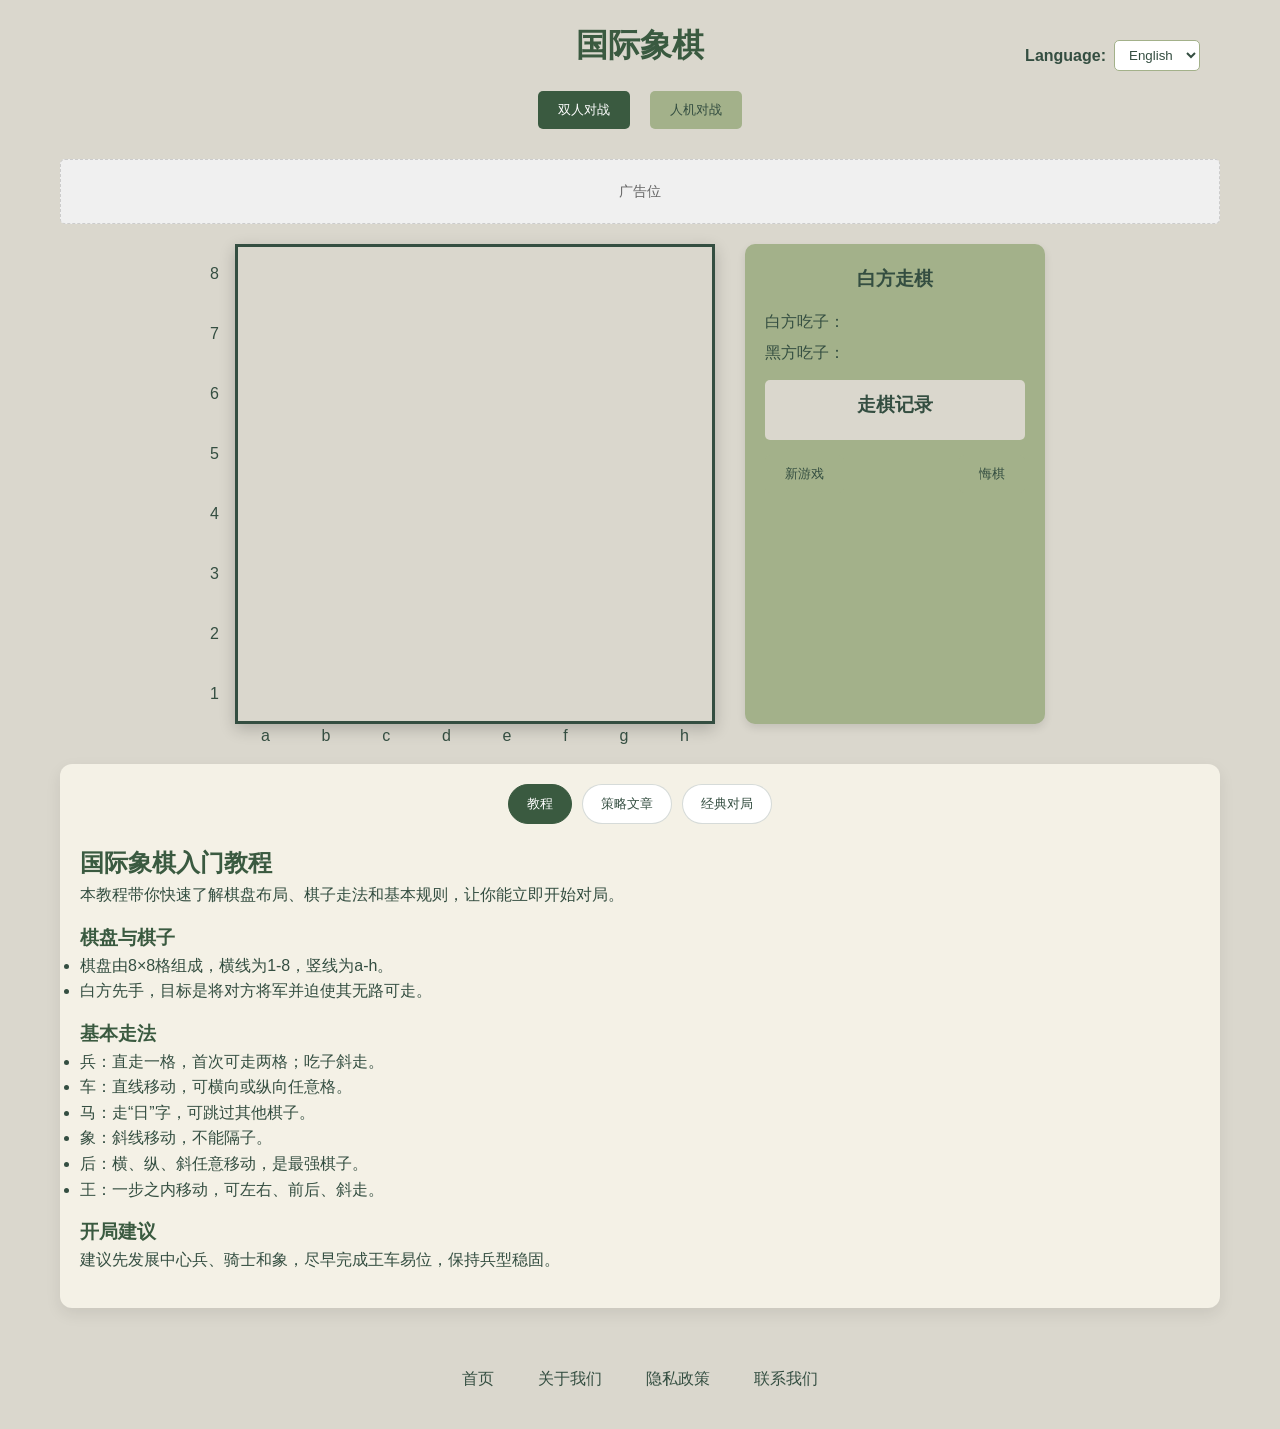
==== index.html @ ce61de74 "vs002" ====
<!DOCTYPE html>
<html lang="en">
<head>
    <meta charset="UTF-8">
    <meta name="viewport" content="width=device-width, initial-scale=1.0">
    <title>Chess - Local and AI Play</title>
    <link rel="stylesheet" href="css/style.css">
    <link rel="stylesheet" href="css/chessboard.css">
</head>
<body class="game-page">
    <div class="container">
        <header>
            <h1 data-i18n="headerTitle">国际象棋</h1>
            <div class="mode-selection">
                <button id="two-player-mode" class="active" data-i18n="twoPlayerMode">双人对战</button>
                <button id="ai-mode" data-i18n="aiMode">人机对战</button>
            </div>
            <div class="language-selection">
                <label for="language-select" data-i18n="languageLabel">Language:</label>
                <select id="language-select">
                    <option value="zh">中文</option>
                    <option value="en" selected>English</option>
                </select>
            </div>
            <div class="difficulty-selection" id="difficulty-selection" style="display: none;">
                <label data-i18n="aiDifficulty">AI难度：</label>
                <select id="ai-difficulty">
                    <option value="easy" data-i18n="difficultyEasy">简单</option>
                    <option value="medium" selected data-i18n="difficultyMedium">中等</option>
                    <option value="hard" data-i18n="difficultyHard">困难</option>
                </select>
            </div>
        </header>

        <main>
            <div class="ad-banner">
                <!-- Ad placeholder -->
                <div class="ad-placeholder">广告位</div>
            </div>
            <div class="game-container">
                <div class="board-container">
                    <div id="chessboard"></div>
                    <div class="board-labels">
                        <div class="file-labels">
                            <span>a</span><span>b</span><span>c</span><span>d</span>
                            <span>e</span><span>f</span><span>g</span><span>h</span>
                        </div>
                        <div class="rank-labels">
                            <span>8</span><span>7</span><span>6</span><span>5</span>
                            <span>4</span><span>3</span><span>2</span><span>1</span>
                        </div>
                    </div>
                </div>

                <div class="game-info">
                    <div id="status" data-i18n="statusWhiteToMove">白方走棋</div>
                    <div class="captured-pieces">
                        <div class="white-captured" data-i18n="whiteCapturedLabel">白方吃子：</div>
                        <div class="black-captured" data-i18n="blackCapturedLabel">黑方吃子：</div>
                    </div>
                    <div class="move-history">
                        <h3 data-i18n="moveHistory">走棋记录</h3>
                        <div id="moves"></div>
                    </div>
                    <div class="controls">
                        <button id="new-game" data-i18n="newGame">新游戏</button>
                        <button id="undo-move" data-i18n="undoMove">悔棋</button>
                    </div>
                </div>
            </div>

            <section class="learning-panel">
                <div class="learning-tabs">
                    <button class="learning-tab active" data-panel="tutorial-panel" data-i18n="tutorialTab">教程</button>
                    <button class="learning-tab" data-panel="strategy-panel" data-i18n="strategyTab">策略文章</button>
                    <button class="learning-tab" data-panel="classic-panel" data-i18n="classicTab">经典对局</button>
                </div>

                <div class="learning-content">
                    <div id="tutorial-panel" class="panel active">
                        <h2 data-i18n="tutorialTitle">国际象棋入门教程</h2>
                        <p data-i18n="tutorialIntro">本教程带你快速了解棋盘布局、棋子走法和基本规则，让你能立即开始对局。</p>
                        <h3 data-i18n="tutorialBoardTitle">棋盘与棋子</h3>
                        <ul>
                            <li data-i18n="tutorialBoardLine1">棋盘由8×8格组成，横线为1-8，竖线为a-h。</li>
                            <li data-i18n="tutorialBoardLine2">白方先手，目标是将对方将军并迫使其无路可走。</li>
                        </ul>
                        <h3 data-i18n="tutorialMovesTitle">基本走法</h3>
                        <ul>
                            <li data-i18n="tutorialPawn">兵：直走一格，首次可走两格；吃子斜走。</li>
                            <li data-i18n="tutorialRook">车：直线移动，可横向或纵向任意格。</li>
                            <li data-i18n="tutorialKnight">马：走“日”字，可跳过其他棋子。</li>
                            <li data-i18n="tutorialBishop">象：斜线移动，不能隔子。</li>
                            <li data-i18n="tutorialQueen">后：横、纵、斜任意移动，是最强棋子。</li>
                            <li data-i18n="tutorialKing">王：一步之内移动，可左右、前后、斜走。</li>
                        </ul>
                        <h3 data-i18n="tutorialOpeningTitle">开局建议</h3>
                        <p data-i18n="tutorialOpeningText">建议先发展中心兵、骑士和象，尽早完成王车易位，保持兵型稳固。</p>
                    </div>

                    <div id="strategy-panel" class="panel">
                        <h2 data-i18n="strategyTitle">策略文章精选</h2>
                        <div id="strategy-list" class="strategy-list"></div>
                        <div class="strategy-pagination">
                            <button id="strategy-prev" type="button" data-i18n="previousPage">上一页</button>
                            <span id="strategy-page-info">第 1 / 1 页</span>
                            <button id="strategy-next" type="button" data-i18n="nextPage">下一页</button>
                        </div>
                    </div>

                    <div id="classic-panel" class="panel">
                        <h2 data-i18n="classicTitle">经典对局库</h2>
                        <p data-i18n="classicDescription">这里列出经典开局和实战片段，选择后可进入回放观看每一步变化。</p>
                        <div id="replay-current" class="replay-current">
                            <strong data-i18n="currentGameLabel">当前对局：</strong><span id="replay-selected-title">未选择对局</span>
                        </div>
                        <div class="replay-controls">
                            <button id="replay-prev" data-i18n="replayPrev">上一步</button>
                            <button id="replay-play" data-i18n="replayPlay">播放</button>
                            <button id="replay-pause" data-i18n="replayPause">暂停</button>
                            <button id="replay-next" data-i18n="replayNext">下一步</button>
                            <button id="replay-reset" data-i18n="replayReset">重置</button>
                        </div>
                        <div id="classic-list" class="replay-list"></div>
                        <div id="replay-status" class="replay-status" data-i18n="replayPrompt">请选择一局经典对局开始回放。</div>
                    </div>
                </div>
            </section>
        </main>

        <div id="promotion-modal" class="modal">
            <div class="modal-content">
                <h2 data-i18n="promotionSelect">请选择升变的棋子</h2>
                <div class="promotion-pieces">
                    <div class="piece queen" data-piece="queen"></div>
                    <div class="piece rook" data-piece="rook"></div>
                    <div class="piece bishop" data-piece="bishop"></div>
                    <div class="piece knight" data-piece="knight"></div>
                </div>
            </div>
        </div>

        <div id="game-over-modal" class="modal">
            <div class="modal-content">
                <h2 id="game-result"></h2>
                <button id="play-again" data-i18n="playAgain">再来一局</button>
            </div>
        </div>

        <footer>
            <nav>
                <a href="index.html" data-i18n="navHome">首页</a>
                <a href="about.html" data-i18n="navAbout">关于我们</a>
                <a href="privacy.html" data-i18n="navPrivacy">隐私政策</a>
                <a href="contact.html" data-i18n="navContact">联系我们</a>
            </nav>
        </footer>
    </div>

    <script src="js/chess.js"></script>
    <script src="js/chessboard.js"></script>
    <script src="js/engine.js"></script>
    <script src="js/app.js"></script>
</body>
</html>
---- css/style.css ----
* {
    margin: 0;
    padding: 0;
    box-sizing: border-box;
}

:root {
    --primary-color: #3a5a40;
    --secondary-color: #a3b18a;
    --light-color: #dad7cd;
    --dark-color: #344e41;
    --accent-color: #588157;
}

body {
    font-family: 'Arial', sans-serif;
    background-color: var(--light-color);
    color: var(--dark-color);
    line-height: 1.6;
}

.container {
    max-width: 1200px;
    margin: 0 auto;
    padding: 20px;
}

header {
    position: relative;
    text-align: center;
    margin-bottom: 30px;
}

.language-selection {
    position: absolute;
    top: 20px;
    right: 20px;
    display: flex;
    align-items: center;
    gap: 8px;
}

.language-selection label {
    font-weight: bold;
    color: var(--dark-color);
}

.language-selection select {
    padding: 6px 10px;
    border: 1px solid var(--secondary-color);
    border-radius: 5px;
    background-color: white;
    color: var(--dark-color);
}

h1 {
    color: var(--primary-color);
    margin-bottom: 20px;
}

nav {
    display: flex;
    justify-content: center;
    gap: 20px;
    margin-bottom: 20px;
}

nav a {
    color: var(--dark-color);
    text-decoration: none;
    padding: 10px 15px;
    border-radius: 5px;
    transition: background-color 0.3s;
}

nav a:hover {
    background-color: var(--secondary-color);
}

.mode-selection {
    display: flex;
    justify-content: center;
    gap: 20px;
    margin-bottom: 20px;
}

button {
    padding: 10px 20px;
    background-color: var(--secondary-color);
    color: var(--dark-color);
    border: none;
    border-radius: 5px;
    cursor: pointer;
    transition: background-color 0.3s;
}

button:hover {
    background-color: var(--accent-color);
    color: white;
}

button.active {
    background-color: var(--primary-color);
    color: white;
}

.ad-banner {
    text-align: center;
    margin-bottom: 20px;
}

.ad-placeholder {
    background-color: #f0f0f0;
    border: 1px dashed #ccc;
    padding: 20px;
    color: #666;
    font-size: 14px;
    border-radius: 5px;
}

.game-container {
    display: flex;
    flex-wrap: wrap;
    gap: 30px;
    justify-content: center;
}

.board-container {
    position: relative;
}

.board-labels {
    position: absolute;
    top: 0;
    left: 0;
    width: 100%;
    height: 100%;
    pointer-events: none;
}

.file-labels, .rank-labels {
    display: flex;
    justify-content: space-around;
}

.file-labels {
    position: absolute;
    bottom: -25px;
    width: 100%;
}

.rank-labels {
    position: absolute;
    left: -25px;
    height: 100%;
    flex-direction: column;
}

.game-info {
    width: 300px;
    background-color: var(--secondary-color);
    padding: 20px;
    border-radius: 10px;
    box-shadow: 0 4px 8px rgba(0, 0, 0, 0.1);
}

#status {
    font-size: 1.2rem;
    font-weight: bold;
    margin-bottom: 15px;
    text-align: center;
}

.captured-pieces {
    margin-bottom: 15px;
}

.white-captured, .black-captured {
    margin-bottom: 5px;
}

.move-history {
    max-height: 200px;
    overflow-y: auto;
    margin-bottom: 15px;
    background-color: var(--light-color);
    padding: 10px;
    border-radius: 5px;
}

.move-history h3 {
    margin-bottom: 10px;
    text-align: center;
}

#moves {
    display: grid;
    grid-template-columns: auto auto;
    gap: 5px;
}

.controls {
    display: flex;
    justify-content: space-between;
}

.modal {
    display: none;
    position: fixed;
    top: 0;
    left: 0;
    width: 100%;
    height: 100%;
    background-color: rgba(0, 0, 0, 0.5);
    z-index: 1000;
    justify-content: center;
    align-items: center;
}

.modal-content {
    background-color: var(--light-color);
    padding: 30px;
    border-radius: 10px;
    text-align: center;
    box-shadow: 0 4px 8px rgba(0, 0, 0, 0.2);
}

.promotion-pieces {
    display: flex;
    justify-content: center;
    gap: 15px;
    margin-top: 20px;
}

.piece {
    width: 60px;
    height: 60px;
    background-size: contain;
    background-repeat: no-repeat;
    background-position: center;
    cursor: pointer;
    border: 2px solid transparent;
    border-radius: 5px;
}

.piece:hover {
    border-color: var(--accent-color);
}

footer {
    text-align: center;
    margin-top: 50px;
    color: var(--dark-color);
}

footer nav {
    display: flex;
    justify-content: center;
    gap: 20px;
    margin-bottom: 10px;
}

footer nav a {
    color: var(--dark-color);
    text-decoration: none;
    padding: 8px 12px;
    border-radius: 5px;
    transition: background-color 0.3s;
}

footer nav a:hover, footer nav a.active {
    background-color: var(--primary-color);
    color: white;
}

footer a {
    color: var(--primary-color);
    text-decoration: none;
}

footer a:hover {
    text-decoration: underline;
}

.difficulty-selection {
    display: flex;
    justify-content: center;
    align-items: center;
    gap: 10px;
    margin-top: 10px;
}

.difficulty-selection label {
    color: var(--dark-color);
    font-weight: bold;
}

.difficulty-selection select {
    padding: 5px 10px;
    border: 1px solid var(--secondary-color);
    border-radius: 5px;
    background-color: white;
    color: var(--dark-color);
}

.learning-panel {
    margin-top: 40px;
    padding: 20px;
    background-color: #f4f1e6;
    border-radius: 12px;
    box-shadow: 0 6px 16px rgba(0, 0, 0, 0.08);
}

.learning-tabs {
    display: flex;
    justify-content: center;
    gap: 10px;
    margin-bottom: 20px;
    flex-wrap: wrap;
}

.learning-tab {
    padding: 10px 18px;
    border: 1px solid rgba(52, 78, 65, 0.2);
    background-color: white;
    color: var(--dark-color);
    border-radius: 999px;
    cursor: pointer;
    transition: background-color 0.25s, color 0.25s, border-color 0.25s;
}

.learning-tab.active {
    background-color: var(--primary-color);
    color: white;
    border-color: var(--primary-color);
}

.learning-content .panel {
    display: none;
}

.learning-content .panel.active {
    display: block;
}

.learning-content h2,
.learning-content h3 {
    color: var(--primary-color);
}

.learning-content p,
.learning-content ul,
.learning-content article {
    margin-bottom: 15px;
}

.replay-list {
    display: grid;
    gap: 12px;
    margin-bottom: 20px;
}

.replay-item {
    padding: 14px;
    border-radius: 10px;
    background-color: white;
    border: 1px solid rgba(52, 78, 65, 0.12);
    display: flex;
    justify-content: space-between;
    align-items: center;
    gap: 12px;
}

.replay-item div {
    max-width: 75%;
}

.strategy-list {
    display: grid;
    gap: 18px;
    margin-bottom: 16px;
}

.strategy-item {
    background-color: white;
    border-radius: 10px;
    padding: 18px;
    border: 1px solid rgba(52, 78, 65, 0.12);
}

.strategy-item h3 {
    margin-bottom: 8px;
    color: var(--primary-color);
}

.strategy-summary {
    font-weight: 600;
    margin-bottom: 10px;
}

.replay-current {
    margin-bottom: 14px;
    padding: 12px 14px;
    background-color: #ffffff;
    border: 1px solid rgba(52, 78, 65, 0.12);
    border-radius: 10px;
    color: var(--dark-color);
}

.strategy-pagination {
    display: flex;
    justify-content: center;
    align-items: center;
    gap: 12px;
    margin-bottom: 20px;
}

#strategy-page-info {
    color: var(--dark-color);
    font-weight: bold;
}

.replay-item h4 {
    margin-bottom: 6px;
}

.replay-list button,
.replay-controls button {
    min-width: 90px;
}

.replay-controls {
    display: flex;
    flex-wrap: wrap;
    justify-content: center;
    gap: 10px;
    margin-bottom: 10px;
}

.replay-status {
    text-align: center;
    padding: 12px 14px;
    background-color: #e7e4d6;
    border-radius: 8px;
    color: var(--dark-color);
}

@media (max-width: 768px) {
    .game-container {
        flex-direction: column;
        align-items: center;
    }
    
    .game-info {
        width: 100%;
        max-width: 400px;
    }

    .replay-item {
        flex-direction: column;
        align-items: flex-start;
    }
}

/* New page styles */
.about-section, .privacy-section, .contact-section {
    max-width: 800px;
    margin: 0 auto;
    padding: 20px;
    background-color: white;
    border-radius: 10px;
    box-shadow: 0 4px 8px rgba(0, 0, 0, 0.1);
}

.about-section h2, .privacy-section h2, .contact-section h2 {
    color: var(--primary-color);
    margin-bottom: 20px;
}

.about-section h3, .privacy-section h3, .contact-section h3 {
    color: var(--dark-color);
    margin-top: 30px;
    margin-bottom: 10px;
}

.about-section ul {
    margin-left: 20px;
    margin-bottom: 20px;
}

.about-section li {
    margin-bottom: 10px;
}

nav a.active {
    background-color: var(--primary-color);
    color: white;
}
---- css/chessboard.css ----
#chessboard {
    width: 480px;
    height: 480px;
    display: grid;
    grid-template-columns: repeat(8, 1fr);
    grid-template-rows: repeat(8, 1fr);
    border: 3px solid var(--dark-color);
    box-shadow: 0 5px 15px rgba(0, 0, 0, 0.2);
}

.square {
    width: 60px;
    height: 60px;
    display: flex;
    justify-content: center;
    align-items: center;
    position: relative;
}

.light {
    background-color: #f0d9b5;
}

.dark {
    background-color: #b58863;
}

.square.selected {
    background-color: rgba(106, 159, 181, 0.5);
}

.square.highlight {
    position: relative;
}

.square.highlight::before {
    content: '';
    position: absolute;
    width: 20px;
    height: 20px;
    background-color: rgba(106, 159, 181, 0.5);
    border-radius: 50%;
    z-index: 1;
}

.square.last-move {
    background-color: rgba(255, 255, 0, 0.3);
}

.chess-piece {
    width: 50px;
    height: 50px;
    background-size: contain;
    background-repeat: no-repeat;
    background-position: center;
    z-index: 2;
    cursor: pointer;
    transition: transform 0.2s;
}

.chess-piece:hover {
    transform: scale(1.1);
}

/* 棋子样式 */
.piece-wP { background-image: url('../images/wP.svg'); }
.piece-wR { background-image: url('../images/wR.svg'); }
.piece-wN { background-image: url('../images/wN.svg'); }
.piece-wB { background-image: url('../images/wB.svg'); }
.piece-wQ { background-image: url('../images/wQ.svg'); }
.piece-wK { background-image: url('../images/wK.svg'); }

.piece-bP { background-image: url('../images/bP.svg'); }
.piece-bR { background-image: url('../images/bR.svg'); }
.piece-bN { background-image: url('../images/bN.svg'); }
.piece-bB { background-image: url('../images/bB.svg'); }
.piece-bQ { background-image: url('../images/bQ.svg'); }
.piece-bK { background-image: url('../images/bK.svg'); }

/* 升变棋子样式 */
.promotion-pieces .queen.piece { background-image: url('../images/wQ.svg'); }
.promotion-pieces .rook.piece { background-image: url('../images/wR.svg'); }
.promotion-pieces .bishop.piece { background-image: url('../images/wB.svg'); }
.promotion-pieces .knight.piece { background-image: url('../images/wN.svg'); }

@media (max-width: 768px) {
    #chessboard {
        width: 320px;
        height: 320px;
    }
    
    .square {
        width: 40px;
        height: 40px;
    }
    
    .chess-piece {
        width: 35px;
        height: 35px;
    }
}
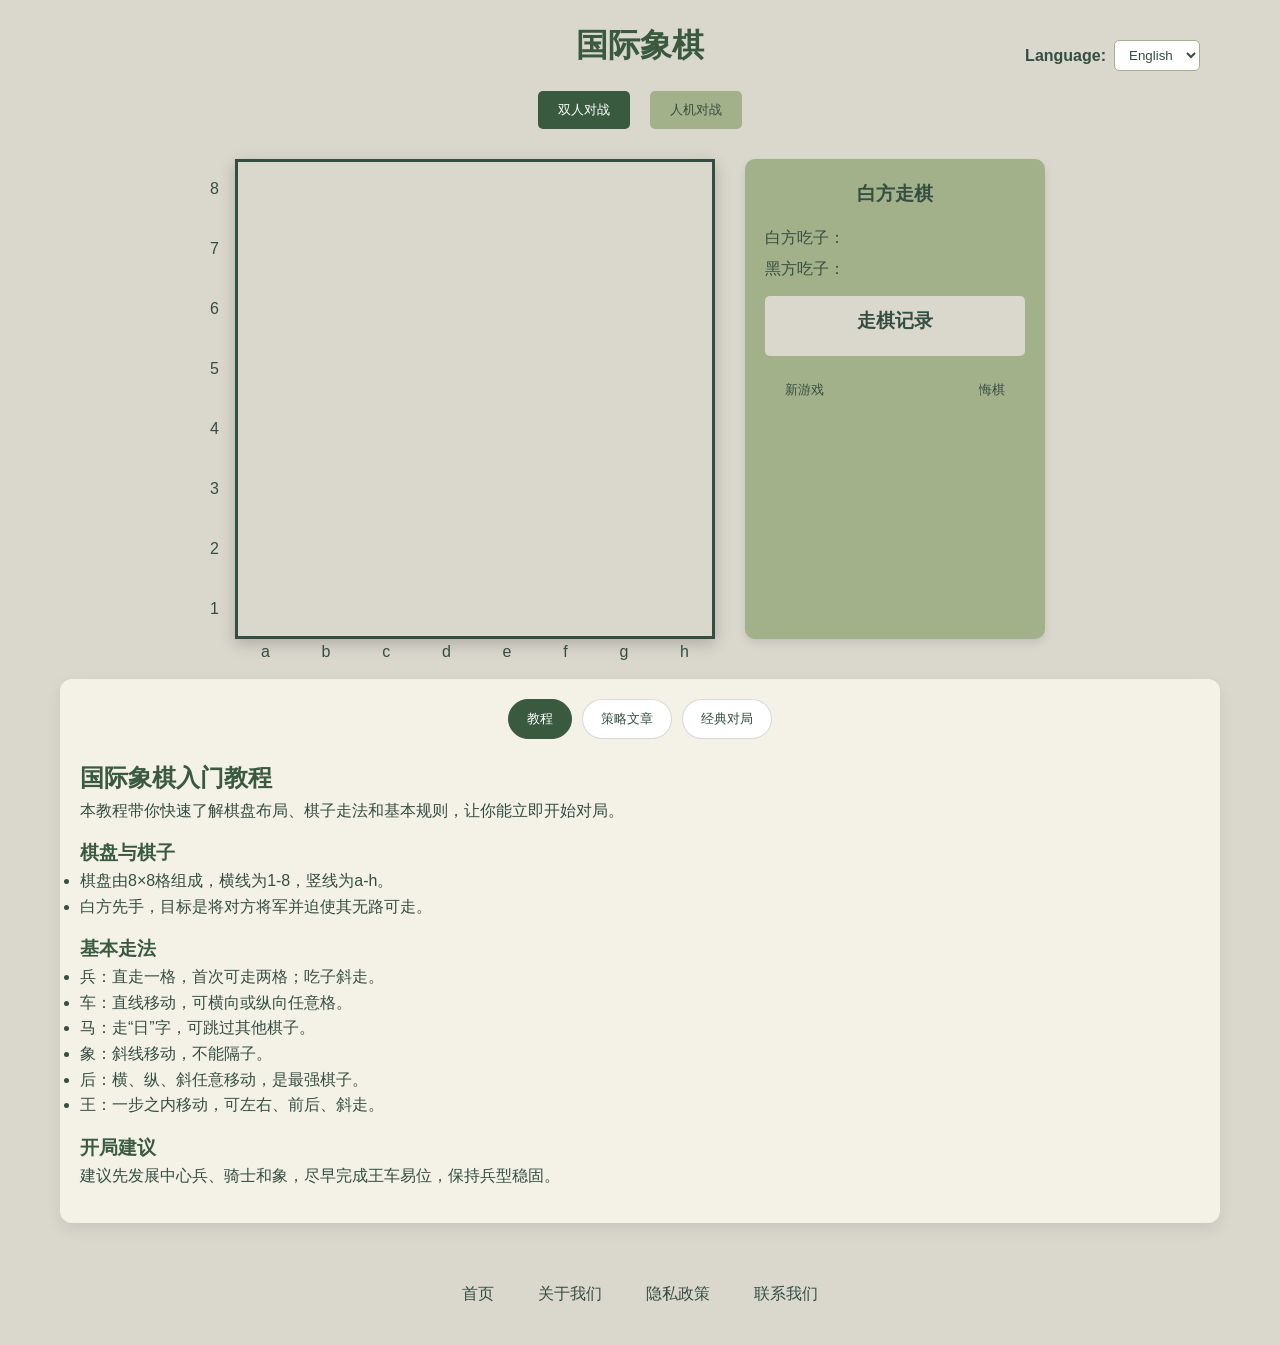
==== commit 3315ebf5: "vs003" ====
--- a/index.html
+++ b/index.html
@@ -33,10 +33,6 @@
         </header>
 
         <main>
-            <div class="ad-banner">
-                <!-- Ad placeholder -->
-                <div class="ad-placeholder">广告位</div>
-            </div>
             <div class="game-container">
                 <div class="board-container">
                     <div id="chessboard"></div>
--- a/css/style.css
+++ b/css/style.css
@@ -102,20 +102,6 @@
 button.active {
     background-color: var(--primary-color);
     color: white;
-}
-
-.ad-banner {
-    text-align: center;
-    margin-bottom: 20px;
-}
-
-.ad-placeholder {
-    background-color: #f0f0f0;
-    border: 1px dashed #ccc;
-    padding: 20px;
-    color: #666;
-    font-size: 14px;
-    border-radius: 5px;
 }
 
 .game-container {
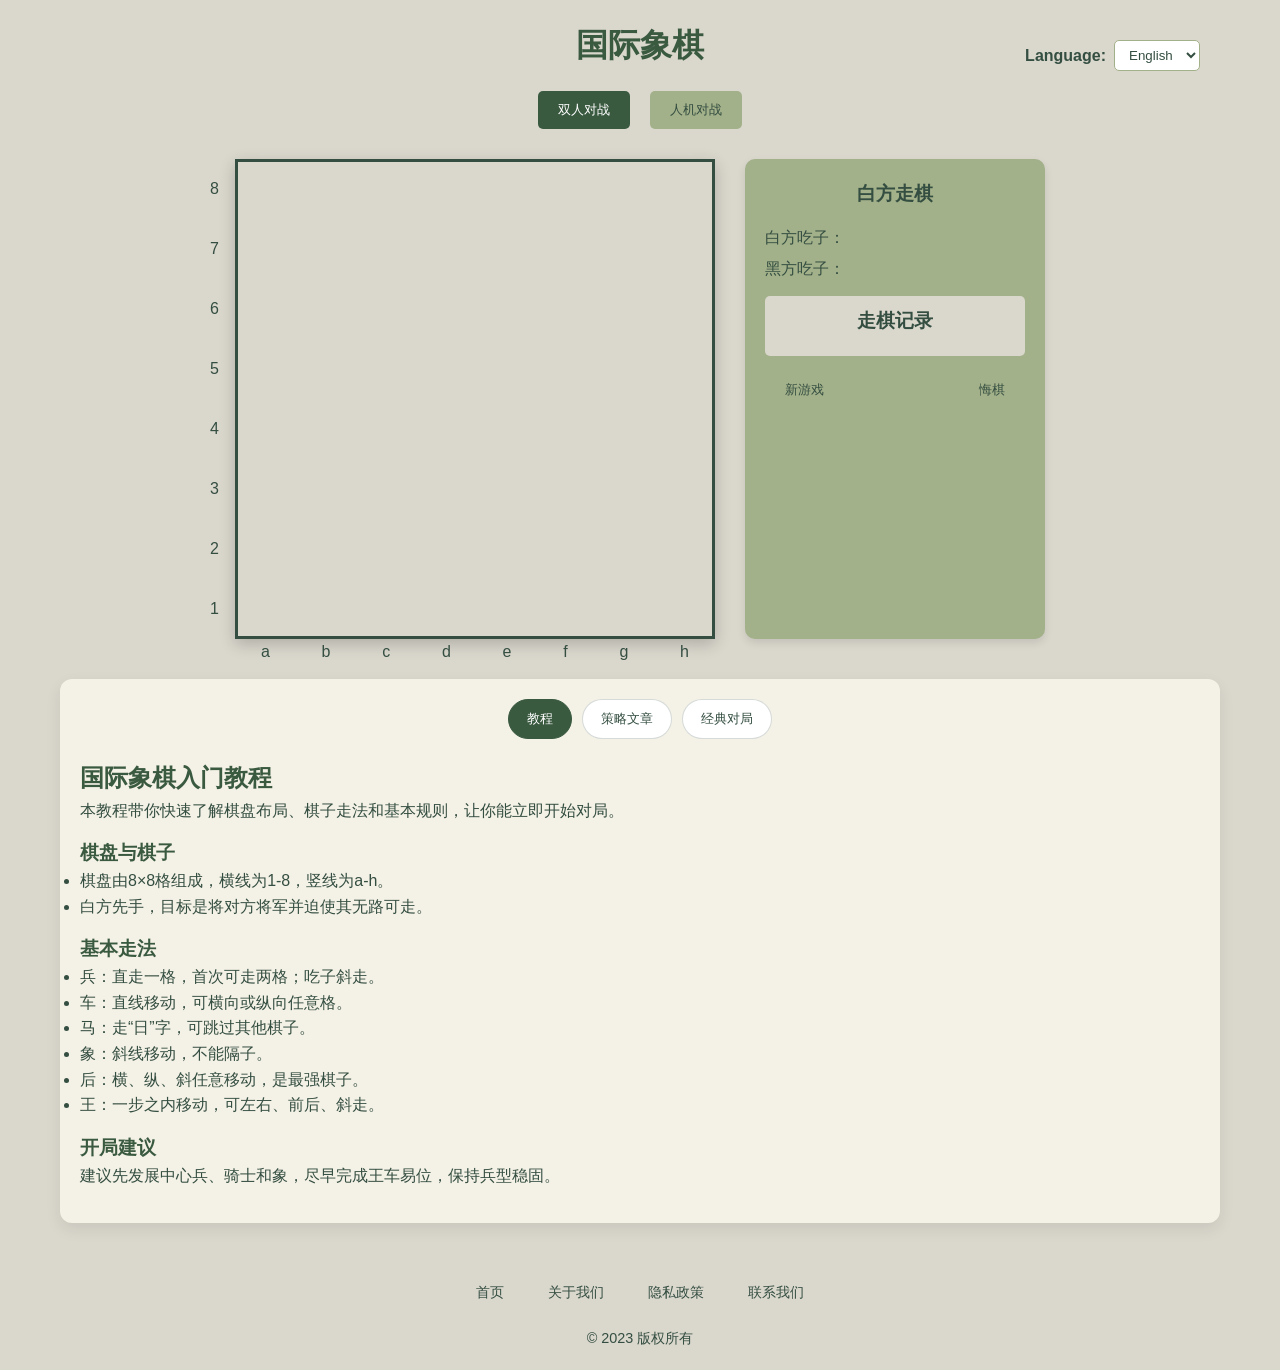
==== commit f5e89ebf: "wf02" ====
--- a/index.html
+++ b/index.html
@@ -7,7 +7,7 @@
     <link rel="stylesheet" href="css/style.css">
     <link rel="stylesheet" href="css/chessboard.css">
 </head>
-<body class="game-page">
+<body>
     <div class="container">
         <header>
             <h1 data-i18n="headerTitle">国际象棋</h1>
@@ -144,12 +144,13 @@
         </div>
 
         <footer>
-            <nav>
+            <nav class="footer-nav">
                 <a href="index.html" data-i18n="navHome">首页</a>
                 <a href="about.html" data-i18n="navAbout">关于我们</a>
                 <a href="privacy.html" data-i18n="navPrivacy">隐私政策</a>
                 <a href="contact.html" data-i18n="navContact">联系我们</a>
             </nav>
+            <p>&copy; 2023 <span data-i18n="footerCopyright">版权所有</span></p>
         </footer>
     </div>
 
--- a/css/style.css
+++ b/css/style.css
@@ -237,26 +237,6 @@
     text-align: center;
     margin-top: 50px;
     color: var(--dark-color);
-}
-
-footer nav {
-    display: flex;
-    justify-content: center;
-    gap: 20px;
-    margin-bottom: 10px;
-}
-
-footer nav a {
-    color: var(--dark-color);
-    text-decoration: none;
-    padding: 8px 12px;
-    border-radius: 5px;
-    transition: background-color 0.3s;
-}
-
-footer nav a:hover, footer nav a.active {
-    background-color: var(--primary-color);
-    color: white;
 }
 
 footer a {
@@ -482,4 +462,35 @@
     background-color: var(--primary-color);
     color: white;
 }
+
+/* Footer navigation styles */
+footer nav.footer-nav {
+    display: flex;
+    justify-content: center;
+    gap: 20px;
+    margin-bottom: 15px;
+}
+
+footer nav.footer-nav a {
+    color: var(--dark-color);
+    text-decoration: none;
+    padding: 8px 12px;
+    border-radius: 5px;
+    transition: background-color 0.3s;
+    font-size: 0.9rem;
+}
+
+footer nav.footer-nav a:hover {
+    background-color: var(--secondary-color);
+}
+
+footer nav.footer-nav a.active {
+    background-color: var(--primary-color);
+    color: white;
+}
+
+footer p {
+    font-size: 0.9rem;
+    color: var(--dark-color);
+}
  
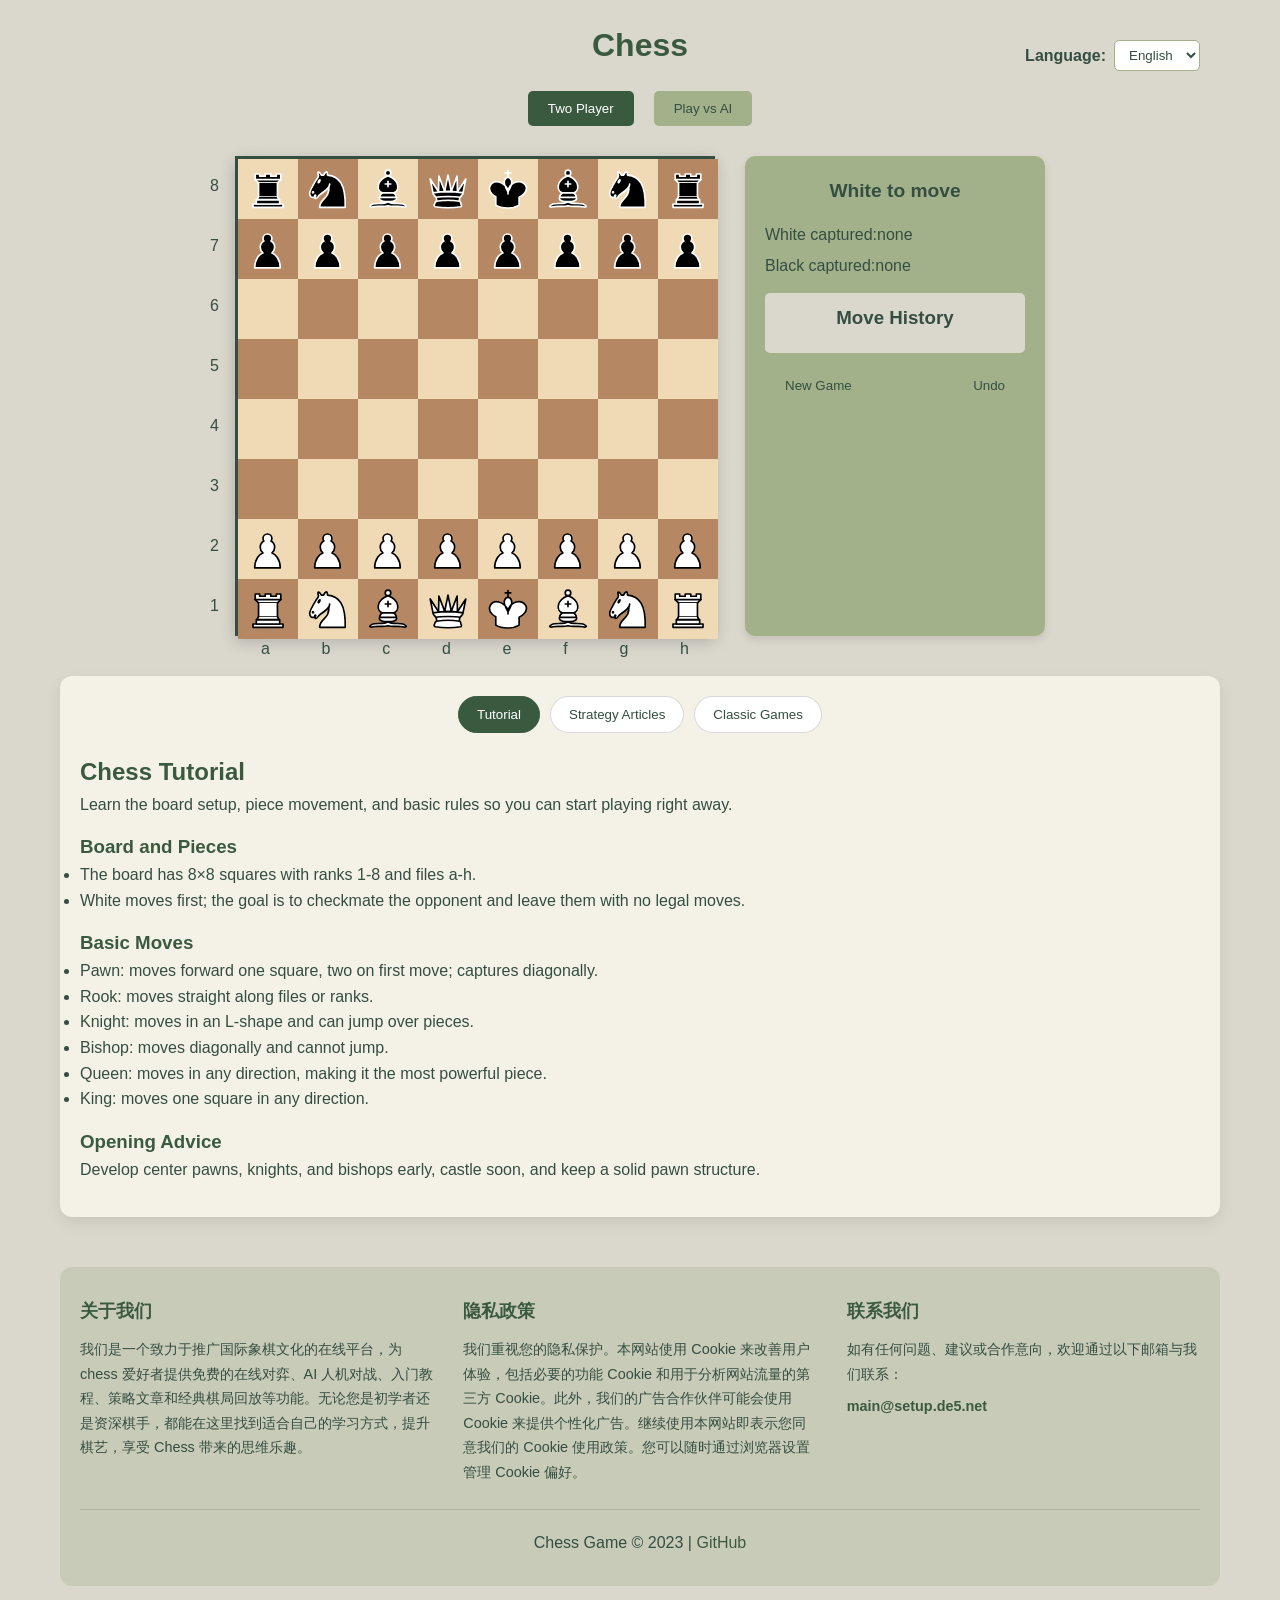
==== commit 0a4fde84: "wf03" ====
--- a/index.html
+++ b/index.html
@@ -144,13 +144,24 @@
         </div>
 
         <footer>
-            <nav class="footer-nav">
-                <a href="index.html" data-i18n="navHome">首页</a>
-                <a href="about.html" data-i18n="navAbout">关于我们</a>
-                <a href="privacy.html" data-i18n="navPrivacy">隐私政策</a>
-                <a href="contact.html" data-i18n="navContact">联系我们</a>
-            </nav>
-            <p>&copy; 2023 <span data-i18n="footerCopyright">版权所有</span></p>
+            <div class="footer-content">
+                <div class="footer-section">
+                    <h3 data-i18n="aboutTitle">关于我们</h3>
+                    <p data-i18n="aboutContent">我们是一个致力于推广国际象棋文化的在线平台，为 chess 爱好者提供免费的在线对弈、AI 人机对战、入门教程、策略文章和经典棋局回放等功能。无论您是初学者还是资深棋手，都能在这里找到适合自己的学习方式，提升棋艺，享受 Chess 带来的思维乐趣。</p>
+                </div>
+                <div class="footer-section">
+                    <h3 data-i18n="privacyTitle">隐私政策</h3>
+                    <p data-i18n="privacyContent">我们重视您的隐私保护。本网站使用 Cookie 来改善用户体验，包括必要的功能 Cookie 和用于分析网站流量的第三方 Cookie。此外，我们的广告合作伙伴可能会使用 Cookie 来提供个性化广告。继续使用本网站即表示您同意我们的 Cookie 使用政策。您可以随时通过浏览器设置管理 Cookie 偏好。</p>
+                </div>
+                <div class="footer-section">
+                    <h3 data-i18n="contactTitle">联系我们</h3>
+                    <p data-i18n="contactContent">如有任何问题、建议或合作意向，欢迎通过以下邮箱与我们联系：</p>
+                    <p class="contact-email"><a href="mailto:main@setup.de5.net">main@setup.de5.net</a></p>
+                </div>
+            </div>
+            <div class="footer-bottom">
+                <p><span data-i18n="footerPrefix">国际象棋游戏</span> &copy; 2023 | <a href="https://github.com/DengekiBunko/ourchess-website-master" target="_blank" data-i18n="footerLink">GitHub</a></p>
+            </div>
         </footer>
     </div>
 
--- a/css/style.css
+++ b/css/style.css
@@ -56,25 +56,6 @@
 h1 {
     color: var(--primary-color);
     margin-bottom: 20px;
-}
-
-nav {
-    display: flex;
-    justify-content: center;
-    gap: 20px;
-    margin-bottom: 20px;
-}
-
-nav a {
-    color: var(--dark-color);
-    text-decoration: none;
-    padding: 10px 15px;
-    border-radius: 5px;
-    transition: background-color 0.3s;
-}
-
-nav a:hover {
-    background-color: var(--secondary-color);
 }
 
 .mode-selection {
@@ -234,17 +215,59 @@
 }
 
 footer {
-    text-align: center;
     margin-top: 50px;
     color: var(--dark-color);
-}
-
-footer a {
-    color: var(--primary-color);
+    background-color: rgba(163, 177, 138, 0.3);
+    padding: 30px 20px;
+    border-radius: 12px;
+}
+
+.footer-content {
+    display: grid;
+    grid-template-columns: repeat(auto-fit, minmax(280px, 1fr));
+    gap: 30px;
+    margin-bottom: 25px;
+    text-align: left;
+}
+
+.footer-section h3 {
+    color: var(--primary-color);
+    margin-bottom: 12px;
+    font-size: 1.1rem;
+}
+
+.footer-section p {
+    font-size: 0.9rem;
+    line-height: 1.7;
+    color: var(--dark-color);
+}
+
+.contact-email {
+    margin-top: 8px;
+}
+
+.contact-email a {
+    color: var(--primary-color);
+    font-weight: bold;
     text-decoration: none;
 }
 
-footer a:hover {
+.contact-email a:hover {
+    text-decoration: underline;
+}
+
+.footer-bottom {
+    text-align: center;
+    padding-top: 20px;
+    border-top: 1px solid rgba(52, 78, 65, 0.2);
+}
+
+.footer-bottom a {
+    color: var(--primary-color);
+    text-decoration: none;
+}
+
+.footer-bottom a:hover {
     text-decoration: underline;
 }
 
@@ -427,70 +450,4 @@
         align-items: flex-start;
     }
 }
-
-/* New page styles */
-.about-section, .privacy-section, .contact-section {
-    max-width: 800px;
-    margin: 0 auto;
-    padding: 20px;
-    background-color: white;
-    border-radius: 10px;
-    box-shadow: 0 4px 8px rgba(0, 0, 0, 0.1);
-}
-
-.about-section h2, .privacy-section h2, .contact-section h2 {
-    color: var(--primary-color);
-    margin-bottom: 20px;
-}
-
-.about-section h3, .privacy-section h3, .contact-section h3 {
-    color: var(--dark-color);
-    margin-top: 30px;
-    margin-bottom: 10px;
-}
-
-.about-section ul {
-    margin-left: 20px;
-    margin-bottom: 20px;
-}
-
-.about-section li {
-    margin-bottom: 10px;
-}
-
-nav a.active {
-    background-color: var(--primary-color);
-    color: white;
-}
-
-/* Footer navigation styles */
-footer nav.footer-nav {
-    display: flex;
-    justify-content: center;
-    gap: 20px;
-    margin-bottom: 15px;
-}
-
-footer nav.footer-nav a {
-    color: var(--dark-color);
-    text-decoration: none;
-    padding: 8px 12px;
-    border-radius: 5px;
-    transition: background-color 0.3s;
-    font-size: 0.9rem;
-}
-
-footer nav.footer-nav a:hover {
-    background-color: var(--secondary-color);
-}
-
-footer nav.footer-nav a.active {
-    background-color: var(--primary-color);
-    color: white;
-}
-
-footer p {
-    font-size: 0.9rem;
-    color: var(--dark-color);
-}
  
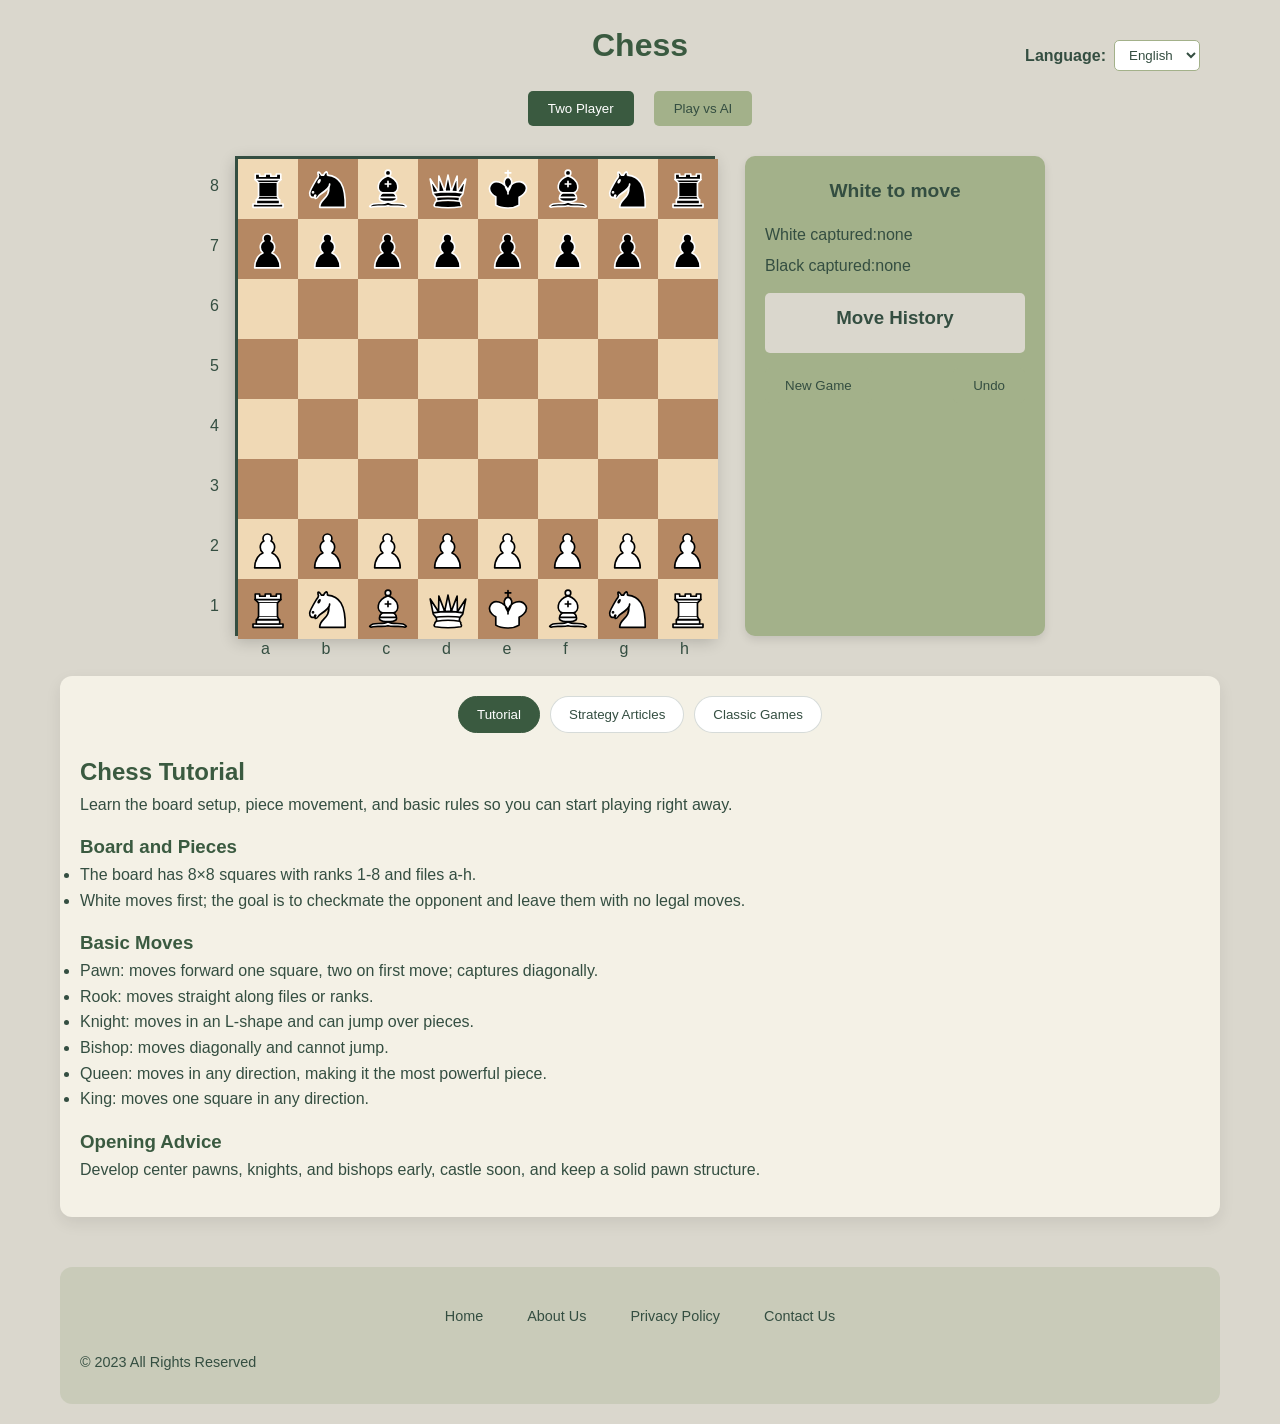
==== commit 1a87e57f: "wf04" ====
--- a/index.html
+++ b/index.html
@@ -144,24 +144,13 @@
         </div>
 
         <footer>
-            <div class="footer-content">
-                <div class="footer-section">
-                    <h3 data-i18n="aboutTitle">关于我们</h3>
-                    <p data-i18n="aboutContent">我们是一个致力于推广国际象棋文化的在线平台，为 chess 爱好者提供免费的在线对弈、AI 人机对战、入门教程、策略文章和经典棋局回放等功能。无论您是初学者还是资深棋手，都能在这里找到适合自己的学习方式，提升棋艺，享受 Chess 带来的思维乐趣。</p>
-                </div>
-                <div class="footer-section">
-                    <h3 data-i18n="privacyTitle">隐私政策</h3>
-                    <p data-i18n="privacyContent">我们重视您的隐私保护。本网站使用 Cookie 来改善用户体验，包括必要的功能 Cookie 和用于分析网站流量的第三方 Cookie。此外，我们的广告合作伙伴可能会使用 Cookie 来提供个性化广告。继续使用本网站即表示您同意我们的 Cookie 使用政策。您可以随时通过浏览器设置管理 Cookie 偏好。</p>
-                </div>
-                <div class="footer-section">
-                    <h3 data-i18n="contactTitle">联系我们</h3>
-                    <p data-i18n="contactContent">如有任何问题、建议或合作意向，欢迎通过以下邮箱与我们联系：</p>
-                    <p class="contact-email"><a href="mailto:main@setup.de5.net">main@setup.de5.net</a></p>
-                </div>
-            </div>
-            <div class="footer-bottom">
-                <p><span data-i18n="footerPrefix">国际象棋游戏</span> &copy; 2023 | <a href="https://github.com/DengekiBunko/ourchess-website-master" target="_blank" data-i18n="footerLink">GitHub</a></p>
-            </div>
+            <nav class="footer-nav">
+                <a href="index.html" data-i18n="navHome">首页</a>
+                <a href="about.html" data-i18n="navAbout">关于我们</a>
+                <a href="privacy.html" data-i18n="navPrivacy">隐私政策</a>
+                <a href="contact.html" data-i18n="navContact">联系我们</a>
+            </nav>
+            <p>&copy; 2023 <span data-i18n="footerCopyright">版权所有</span></p>
         </footer>
     </div>
 
--- a/css/style.css
+++ b/css/style.css
@@ -450,4 +450,35 @@
         align-items: flex-start;
     }
 }
+
+/* Footer navigation styles */
+footer nav.footer-nav {
+    display: flex;
+    justify-content: center;
+    gap: 20px;
+    margin-bottom: 15px;
+}
+
+footer nav.footer-nav a {
+    color: var(--dark-color);
+    text-decoration: none;
+    padding: 8px 12px;
+    border-radius: 5px;
+    transition: background-color 0.3s;
+    font-size: 0.9rem;
+}
+
+footer nav.footer-nav a:hover {
+    background-color: var(--secondary-color);
+}
+
+footer nav.footer-nav a.active {
+    background-color: var(--primary-color);
+    color: white;
+}
+
+footer p {
+    font-size: 0.9rem;
+    color: var(--dark-color);
+}
  
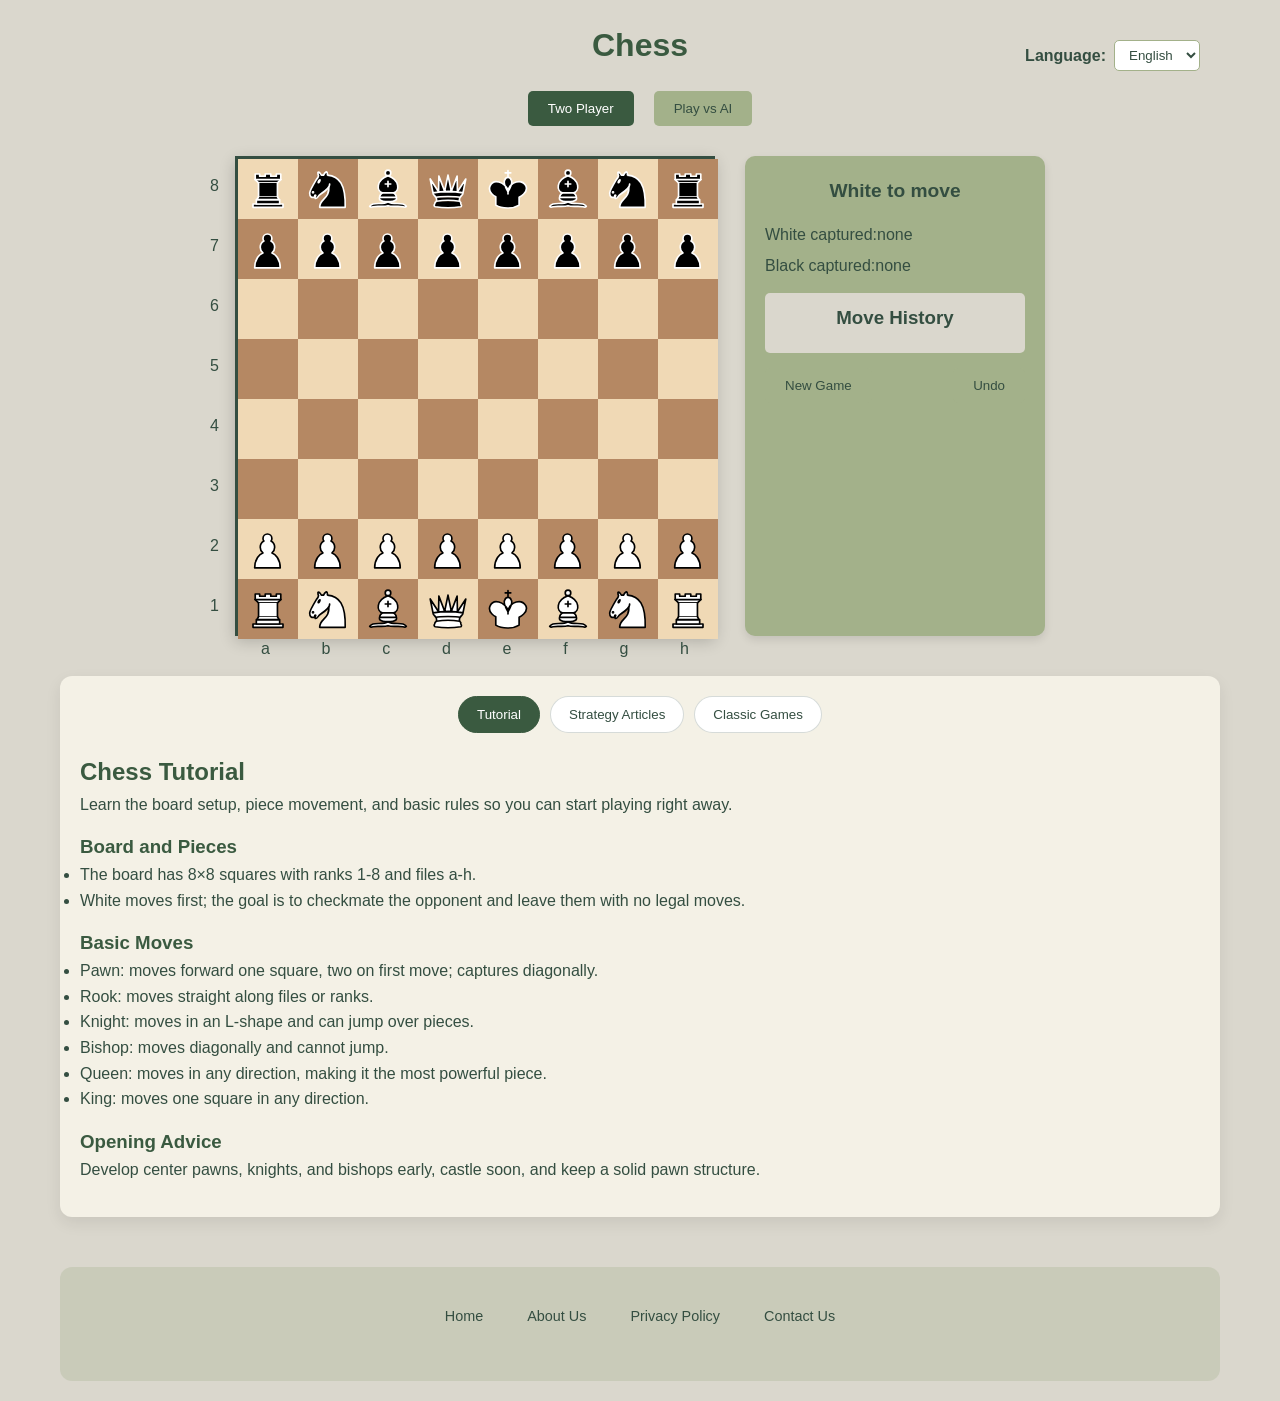
==== commit 15bb777e: "Update index.html" ====
--- a/index.html
+++ b/index.html
@@ -149,8 +149,6 @@
                 <a href="about.html" data-i18n="navAbout">关于我们</a>
                 <a href="privacy.html" data-i18n="navPrivacy">隐私政策</a>
                 <a href="contact.html" data-i18n="navContact">联系我们</a>
-            </nav>
-            <p>&copy; 2023 <span data-i18n="footerCopyright">版权所有</span></p>
         </footer>
     </div>
 
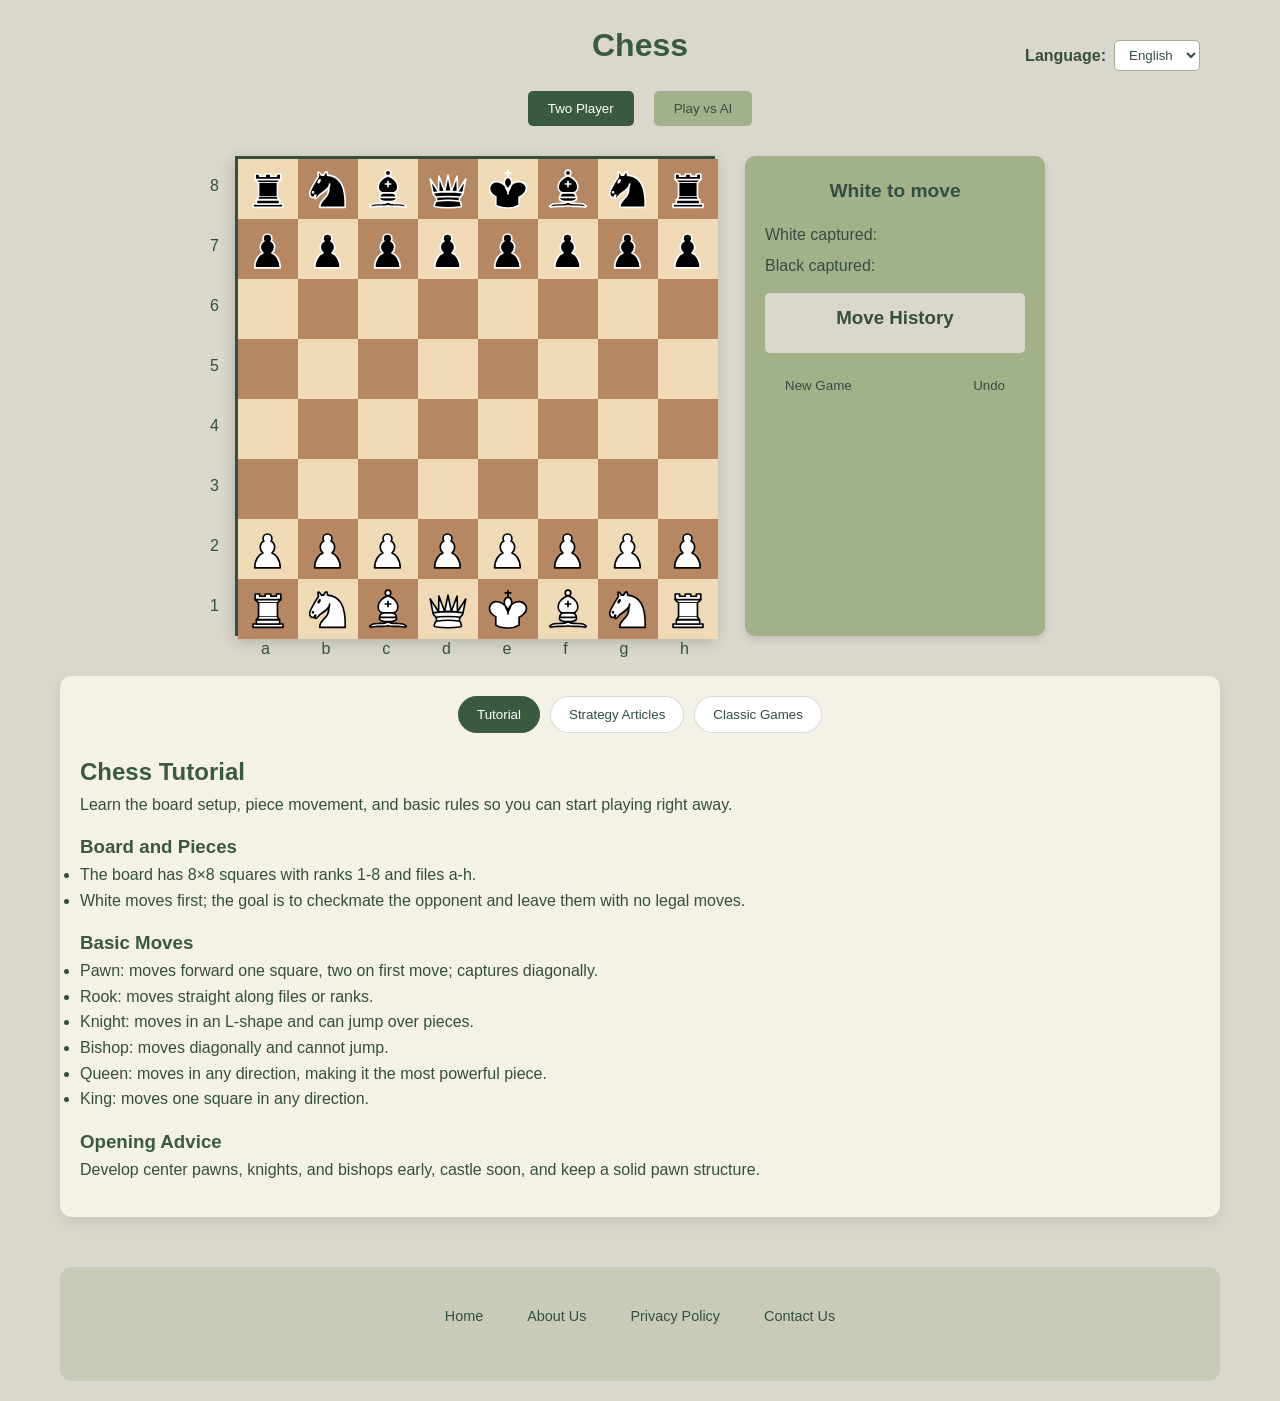
==== commit a461fca7: "wf07" ====
--- a/index.html
+++ b/index.html
@@ -149,6 +149,7 @@
                 <a href="about.html" data-i18n="navAbout">关于我们</a>
                 <a href="privacy.html" data-i18n="navPrivacy">隐私政策</a>
                 <a href="contact.html" data-i18n="navContact">联系我们</a>
+            </nav>
         </footer>
     </div>
 
